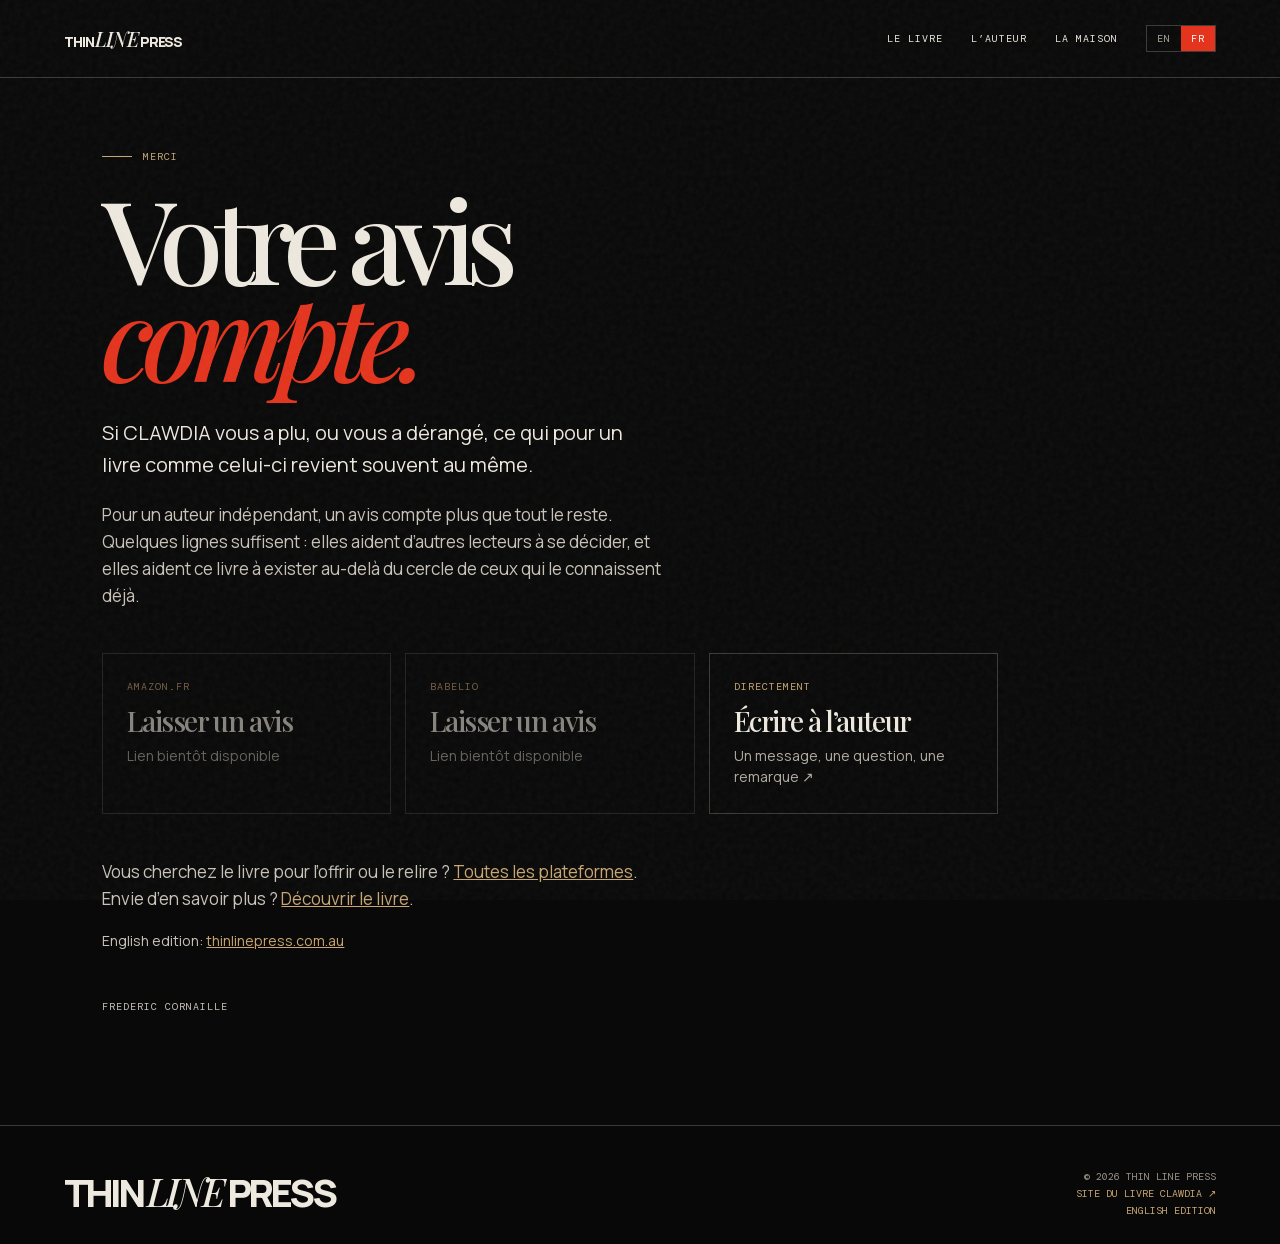
==== avis/index.html @ 55b942e8 "Add review page (/avis/) for the FR book QR code" ====
<!DOCTYPE html>
<html lang="fr" data-page="avis"><head><meta charset="utf-8">
<meta name="viewport" content="width=device-width,initial-scale=1">
<meta name="description" content="Vous avez lu CLAWDIA ? Laissez un avis sur Amazon.fr ou Babelio, ou écrivez directement à l’auteur.">
<title>Laisser un avis | CLAWDIA, Frederic Cornaille</title>
<meta name="robots" content="noindex,follow">
<link rel="canonical" href="https://thinlinepress.com.au/avis/">
<link rel="alternate" hreflang="fr" href="https://thinlinepress.com.au/avis/">
<meta name="theme-color" content="#090909">
<meta name="color-scheme" content="dark">
<link rel="icon" href="/assets/favicon.svg" type="image/svg+xml">
<meta property="og:type" content="website">
<meta property="og:site_name" content="Thin Line Press">
<meta property="og:locale" content="fr_FR">
<meta property="og:locale:alternate" content="en_AU">
<meta property="og:url" content="https://thinlinepress.com.au/avis/">
<meta property="og:title" content="Laisser un avis | CLAWDIA, Frederic Cornaille">
<meta property="og:description" content="Vous avez lu CLAWDIA ? Laissez un avis sur Amazon.fr ou Babelio, ou écrivez directement à l’auteur.">
<meta property="og:image" content="https://thinlinepress.com.au/assets/og-cover-fr.jpg">
<meta property="og:image:width" content="1200">
<meta property="og:image:height" content="630">
<meta property="og:image:alt" content="CLAWDIA : Elle ne vous lâche jamais, un roman de Frederic Cornaille">
<meta name="twitter:card" content="summary_large_image">
<meta name="twitter:title" content="Laisser un avis | CLAWDIA, Frederic Cornaille">
<meta name="twitter:description" content="Vous avez lu CLAWDIA ? Laissez un avis sur Amazon.fr ou Babelio, ou écrivez directement à l’auteur.">
<meta name="twitter:image" content="https://thinlinepress.com.au/assets/og-cover-fr.jpg">
<link rel="stylesheet" href="/assets/fonts.css">
<link rel="preload" as="font" type="font/woff2" href="/assets/fonts/manrope-400-800-normal-latin.woff2" crossorigin>
<link rel="preload" as="font" type="font/woff2" href="/assets/fonts/playfair-display-500-600-normal-latin.woff2" crossorigin>
<style>
:root{--ink:#090909;--paper:#eee9df;--muted:#aaa49a;--red:#e5341d;--gold:#c9a673;--line:rgba(238,233,223,.22);--sans:Manrope,Arial,sans-serif;--serif:'Playfair Display',Georgia,serif;--mono:'DM Mono',monospace}*{box-sizing:border-box}html{scroll-behavior:smooth}body{margin:0;background:var(--ink);color:var(--paper);font-family:var(--sans);overflow-x:hidden}.grain{position:fixed;inset:0;pointer-events:none;opacity:.12;z-index:10;background-image:url("data:image/svg+xml,%3Csvg viewBox='0 0 180 180' xmlns='http://www.w3.org/2000/svg'%3E%3Cfilter id='n'%3E%3CfeTurbulence type='fractalNoise' baseFrequency='.9' numOctaves='4' stitchTiles='stitch'/%3E%3C/filter%3E%3Crect width='100%25' height='100%25' filter='url(%23n)' opacity='.4'/%3E%3C/svg%3E")}a{color:inherit;text-decoration:none}.progress{position:fixed;top:0;left:0;width:100%;height:4px;background:var(--red);transform-origin:left;transform:scaleX(var(--progress,0));z-index:50}nav{height:78px;position:absolute;inset:0 0 auto;z-index:15;display:flex;justify-content:space-between;align-items:center;padding:0 5vw;border-bottom:1px solid var(--line)}.wordmark{font-size:14px;font-weight:800;letter-spacing:-.08em}.wordmark b{font-family:var(--serif);font-size:20px;font-weight:500;font-style:italic}.navlinks{display:flex;gap:28px;align-items:center;font:10px var(--mono);letter-spacing:.1em;text-transform:uppercase}.navlinks a:hover{color:var(--red)}.menu{display:none;background:none;border:0;color:var(--paper);font:10px var(--mono);letter-spacing:.08em;text-transform:uppercase}
.langs{display:inline-flex;border:1px solid var(--line)}.langs a{padding:6px 10px;color:var(--muted)}.langs a[aria-current]{background:var(--red);color:#fff}.langs a:hover{color:var(--paper)}
.hero{min-height:100vh;position:relative;display:grid;grid-template-columns:1.04fr .96fr;align-items:end;overflow:hidden;background:#080808}.hero-bg{position:absolute;inset:0;background:linear-gradient(90deg,#080808 12%,#080808a6 43%,#08080815 70%),linear-gradient(0deg,#080808 0%,transparent 50%),url('/assets/clawdia-cover.jpg') 80% 62%/cover no-repeat;filter:saturate(.88);transform:scale(1.03);animation:enter 1.5s ease both}.hero-left{position:relative;z-index:2;padding:0 5vw 8vw}.kicker{display:flex;gap:11px;align-items:center;color:var(--gold);font:10px var(--mono);text-transform:uppercase;letter-spacing:.1em}.kicker:before{content:'';height:1px;width:30px;background:currentColor}.hero h1{font:600 clamp(4.3rem,9vw,9.3rem)/.79 var(--serif);letter-spacing:-.09em;margin:28px 0;color:var(--paper);max-width:830px}.hero h1 em{font-style:italic;color:var(--red)}.hero-text{max-width:470px;font-size:17px;line-height:1.55;color:#d4cfc7;margin:0 0 35px}.button{display:inline-flex;align-items:center;gap:15px;padding:15px 18px;background:var(--red);color:white;border:1px solid var(--red);font:500 10px var(--mono);letter-spacing:.08em;text-transform:uppercase;cursor:pointer;transition:.25s}.button:hover{transform:translateY(-3px);background:#f04a35;border-color:#f04a35}.button.black{color:var(--paper);background:var(--ink);border-color:var(--ink)}.button.black:hover{background:var(--red);border-color:var(--red)}.hero-meta{position:absolute;z-index:2;right:4vw;bottom:5vw;text-align:right;font:10px/1.7 var(--mono);letter-spacing:.08em;text-transform:uppercase}.hero-meta span{display:block;color:var(--gold)}.scroll{position:absolute;z-index:2;bottom:5vw;left:50%;font:10px var(--mono);writing-mode:vertical-rl;letter-spacing:.1em;text-transform:uppercase;color:#aaa39a}.scroll:after{content:'↓';display:block;margin-top:10px;color:var(--red);font-size:16px}.ticker{border-block:1px solid var(--line);background:var(--red);overflow:hidden;white-space:nowrap;padding:13px 0}.ticker div{display:inline-block;animation:marquee 23s linear infinite;font:500 11px var(--mono);letter-spacing:.09em;text-transform:uppercase}.ticker span{padding:0 28px;font-size:15px;color:#17110e}
.statement{padding:12vw 8vw;background:var(--paper);color:var(--ink);display:grid;grid-template-columns:1fr 1.6fr;gap:8vw}.section-index{font:10px var(--mono);letter-spacing:.08em;text-transform:uppercase}.statement h2{font:500 clamp(2.7rem,5.8vw,6.6rem)/.93 var(--serif);letter-spacing:-.08em;margin:0}.statement h2 em{color:var(--red);font-style:italic}.statement .caption{font-size:17px;line-height:1.55;max-width:530px;margin:55px 0 0 auto;padding-top:20px;border-top:1px solid #8a8379}.book-section{background:var(--paper);color:var(--ink);padding:0 4vw 6vw}.book-head{border-top:1px solid var(--ink);padding:20px 4vw;display:flex;justify-content:space-between;align-items:end}.book-head h2{font:500 clamp(3.7rem,8vw,8rem)/.72 var(--serif);letter-spacing:-.1em;margin:0}.book-head p{font:10px/1.6 var(--mono);text-align:right;letter-spacing:.05em;text-transform:uppercase}.book-grid{display:grid;grid-template-columns:1fr 1fr;min-height:660px}.cover-stage{display:grid;place-items:center;position:relative;overflow:hidden;background:#101010}.cover-stage:before{content:'CLAWDIA';position:absolute;left:-3%;bottom:1%;font:800 12vw/.7 var(--sans);letter-spacing:-.1em;color:#24201e}.cover-stage:after{content:'';position:absolute;width:80%;height:1px;background:var(--red);transform:rotate(-31deg);top:48%}.cover-img{z-index:1;width:min(56%,345px);height:auto;box-shadow:23px 25px 0 var(--red),0 30px 60px #0009;transition:.55s cubic-bezier(.2,.8,.2,1);cursor:zoom-in}.cover-img:hover{transform:rotate(-3deg) scale(1.035)}.book-info{padding:7vw 7vw 6vw;display:flex;flex-direction:column;justify-content:space-between;background:#dcd5ca}.tag{font:10px var(--mono);text-transform:uppercase;letter-spacing:.09em;color:#635c54}.book-info h3{font:500 clamp(4rem,7vw,7.7rem)/.72 var(--serif);letter-spacing:-.11em;margin:25px 0 28px}.book-info h3 i{display:block;margin-left:42px}.book-info p{max-width:440px;margin:0;font-size:17px;line-height:1.55}.book-info .byline{font:10px var(--mono);text-transform:uppercase;letter-spacing:.08em;margin-top:30px}.actions{display:flex;gap:10px;flex-wrap:wrap;margin-top:38px}.outline{background:transparent;color:var(--ink);border-color:var(--ink)}.outline:hover{background:var(--ink);border-color:var(--ink);color:var(--paper)}
.record{background:#111;color:var(--paper);display:grid;grid-template-columns:1fr 1fr}.record-copy{padding:10vw 8vw;align-self:center}.record h2{font:500 clamp(3.3rem,6vw,6.5rem)/.86 var(--serif);letter-spacing:-.09em;margin:0 0 35px}.record h2 i{color:var(--red)}.record-copy p{font-size:17px;line-height:1.6;color:#c1bbb2;max-width:450px}.record-details{margin-top:38px;border-top:1px solid #4a4641}.detail{display:flex;justify-content:space-between;gap:20px;border-bottom:1px solid #4a4641;padding:14px 0;font:10px var(--mono);text-transform:uppercase;letter-spacing:.06em}.detail span:last-child{text-align:right;color:var(--gold)}.quote{position:relative;min-height:600px;overflow:hidden;background:#070707}.quote img{width:100%;height:100%;object-fit:cover;position:absolute;inset:0;opacity:.9}.quote:after{content:'';position:absolute;inset:0;background:linear-gradient(0deg,#0007,#0000 60%)}.quote small{position:absolute;z-index:2;bottom:36px;left:38px;color:var(--gold);font:10px var(--mono);letter-spacing:.13em;text-transform:uppercase}.quote.textquote{display:grid;place-items:center;padding:8vw}.quote.textquote blockquote{position:relative;z-index:1;margin:0;font:500 clamp(2.4rem,4.4vw,4.6rem)/1.02 var(--serif);letter-spacing:-.06em}.quote.textquote blockquote em{color:var(--red)}.quote.textquote:after{background:linear-gradient(0deg,#e5341d22,#0000 60%)}
.why{padding:10vw 8vw;background:var(--red);color:#180d0a;display:grid;grid-template-columns:1fr 1.4fr;gap:7vw}.why h2{font:500 clamp(3.5rem,6.7vw,7.2rem)/.86 var(--serif);letter-spacing:-.1em;margin:0}.why p{font-size:19px;line-height:1.52;margin:0;max-width:610px}.why .button{margin-top:35px;background:#120e0d;border-color:#120e0d}.why .button:hover{background:var(--paper);border-color:var(--paper);color:var(--ink)}.author{padding:9vw 8vw;background:var(--paper);color:var(--ink);display:grid;grid-template-columns:1fr 1fr;gap:8vw}.author h2{font:500 clamp(3.2rem,5.8vw,6.3rem)/.85 var(--serif);letter-spacing:-.09em;margin:0}.author p{font-size:18px;line-height:1.55;max-width:520px}.author p + p{font-size:14px;color:#60594f;margin-top:23px}.author .byline{font:10px var(--mono);letter-spacing:.1em;text-transform:uppercase;color:var(--red)}
.connect{padding:10vw 8vw;background:#151413;position:relative;overflow:hidden}.connect:after{content:'TLP';position:absolute;right:-2vw;bottom:-7vw;color:#22201e;font:800 28vw/.7 var(--sans);letter-spacing:-.15em}.connect>*{position:relative;z-index:1}.connect h2{font:500 clamp(3.4rem,6vw,6.6rem)/.86 var(--serif);letter-spacing:-.09em;margin:0 0 28px;max-width:850px}.connect p{max-width:450px;line-height:1.55;color:#c0bab0}.connect .button{margin-top:15px;background:var(--gold);border-color:var(--gold);color:var(--ink)}.connect .button:hover{background:var(--paper);border-color:var(--paper)}.signup{display:flex;gap:10px;flex-wrap:wrap;align-items:stretch;margin:32px 0 14px;max-width:530px}.signup input{flex:1 1 235px;min-width:0;padding:15px 16px;background:transparent;border:1px solid #46423d;color:var(--paper);font:400 14px var(--sans)}.signup input::placeholder{color:#7d766c}.signup input:focus{outline:0;border-color:var(--gold)}.signup .button{margin-top:0}.signup-note{margin:0;font:10px/1.6 var(--mono);letter-spacing:.06em;text-transform:uppercase;color:#7d766c;max-width:430px}.signup-done{display:none;margin:32px 0 14px;padding:15px 0;color:var(--gold);font:10px var(--mono);letter-spacing:.09em;text-transform:uppercase}.visually-hidden{position:absolute;width:1px;height:1px;margin:-1px;padding:0;overflow:hidden;clip:rect(0 0 0 0);white-space:nowrap;border:0}footer{background:#080808;border-top:1px solid var(--line);padding:3vw 5vw 2vw;display:flex;justify-content:space-between;align-items:end;gap:25px}.footer-name{font-size:clamp(2rem,3vw,3.5rem);font-weight:800;letter-spacing:-.1em}.footer-name i{font-family:var(--serif);font-weight:500}.footer-right{text-align:right;font:10px/1.7 var(--mono);color:#9a9389;text-transform:uppercase}.footer-right a{color:var(--gold)}dialog{padding:0;border:0;width:min(920px,92vw);background:#111;color:var(--paper);box-shadow:0 35px 110px #000b}dialog::backdrop{background:#000d;backdrop-filter:blur(6px)}.modal{display:grid;grid-template-columns:.84fr 1.16fr;min-height:520px}.modal img{width:100%;height:100%;object-fit:cover}.modal-copy{padding:60px;display:flex;flex-direction:column;justify-content:center}.modal-copy h2{font:500 60px/.8 var(--serif);letter-spacing:-.08em;margin:22px 0}.modal-copy p{line-height:1.55;color:#c5beb4}.close{position:absolute;right:15px;top:15px;z-index:2;width:34px;height:34px;border:0;border-radius:50%;background:var(--paper);font-size:20px;cursor:pointer}
.lang-banner{position:fixed;z-index:60;left:0;right:0;bottom:0;display:flex;gap:18px;align-items:center;justify-content:center;flex-wrap:wrap;padding:12px 5vw;background:var(--paper);color:var(--ink);font:10px var(--mono);letter-spacing:.08em;text-transform:uppercase}.lang-banner a{color:var(--red);text-decoration:underline}.lang-banner button{background:none;border:1px solid var(--ink);color:var(--ink);font:10px var(--mono);padding:5px 9px;cursor:pointer}
.page{min-height:100vh;padding:150px 8vw 8vw;max-width:1100px}.page h1{font:500 clamp(3.6rem,9vw,8rem)/.84 var(--serif);letter-spacing:-.09em;margin:26px 0 34px}.page h1 em{font-style:italic;color:var(--red)}.page p{max-width:560px;font-size:17px;line-height:1.6;color:#c9c3b9}.page .lead{font-size:20px;color:var(--paper)}.cards{display:grid;grid-template-columns:repeat(auto-fit,minmax(240px,1fr));gap:14px;margin:44px 0}.card{display:block;border:1px solid var(--line);padding:26px 24px;transition:.25s}.card:hover{border-color:var(--red);transform:translateY(-3px)}.card small{display:block;font:10px var(--mono);letter-spacing:.1em;text-transform:uppercase;color:var(--gold)}.card strong{display:block;font:500 28px/1 var(--serif);letter-spacing:-.05em;margin:14px 0 10px}.card span{display:block;font-size:14px;line-height:1.5;color:#b2aca2}.card.soon{opacity:.55;cursor:default}.card.soon:hover{border-color:var(--line);transform:none}.page a.inline{color:var(--gold);text-decoration:underline}
@keyframes marquee{to{transform:translateX(-50%)}}@keyframes enter{from{opacity:0;transform:scale(1.09)}to{opacity:1;transform:scale(1.03)}}@media(max-width:760px){nav{height:66px;padding:0 7vw}.navlinks{display:none}.menu{display:block}.navlinks.open{display:flex;position:absolute;top:66px;left:0;right:0;background:#0b0b0b;padding:25px 7vw;flex-direction:column;align-items:flex-start;gap:19px;border-bottom:1px solid var(--line)}.hero{min-height:780px;display:block}.hero-bg{background:linear-gradient(0deg,#080808 5%,#08080888 55%,#08080822),url('/assets/clawdia-cover.jpg') 58% 58%/cover}.hero-left{position:absolute;bottom:0;padding:0 7vw 11vw}.hero h1{font-size:clamp(4.1rem,18vw,6.5rem)}.hero-text{font-size:15px}.hero-meta,.scroll{display:none}.statement,.why,.author{grid-template-columns:1fr;gap:38px;padding:18vw 7vw}.statement .caption{margin:0}.book-section{padding:0}.book-head{padding:20px 7vw}.book-head p{display:none}.book-grid,.record{grid-template-columns:1fr}.cover-stage{min-height:500px}.cover-img{width:210px}.book-info{padding:15vw 7vw;gap:35px}.record-copy{padding:18vw 7vw}.quote{min-height:500px}.why p,.author p{font-size:17px}.connect{padding:18vw 7vw}.modal{grid-template-columns:1fr}.modal img{height:280px}.modal-copy{padding:38px 30px}.modal-copy h2{font-size:48px}footer{padding:9vw 7vw 7vw;display:block}.footer-right{text-align:left;margin-top:35px}.page{padding:120px 7vw 14vw}}
@media(prefers-reduced-motion:reduce){html{scroll-behavior:auto}.ticker div{animation:none}.hero-bg{animation:none;transform:none}*,*:before,*:after{transition-duration:.01ms!important;animation-duration:.01ms!important;animation-iteration-count:1!important}.button:hover,.cover-img:hover,.card:hover{transform:none}}
</style>
<script type="application/ld+json">
{
 "@context": "https://schema.org",
 "@type": "WebPage",
 "name": "Laisser un avis sur CLAWDIA",
 "inLanguage": "fr",
 "url": "https://thinlinepress.com.au/avis/"
}
</script>
</head>
<body>
<script>
(function(){
var K='tlp_lang',h=document.documentElement,page=h.getAttribute('data-page')||'',pref=null;
try{pref=localStorage.getItem(K)}catch(x){}
var fr=/^fr/i.test(navigator.language||'');
if(page==='home-en'){
 var q=/[?&]lang=en\b/.test(location.search);
 if(q){try{localStorage.setItem(K,'en')}catch(x){}}
 else if(pref==='fr'||(!pref&&fr)){location.replace('/fr/');return}
}
document.addEventListener('click',function(ev){var a=ev.target.closest('[data-setlang]');if(a){try{localStorage.setItem(K,a.getAttribute('data-setlang'))}catch(x){}}});
if(page==='home-fr'&&pref!=='fr'&&!fr){
 var seen=null;try{seen=sessionStorage.getItem('tlp_banner')}catch(x){}
 if(!seen){var b=document.createElement('div');b.className='lang-banner';b.setAttribute('role','region');b.setAttribute('aria-label','Language');
  b.innerHTML='<span lang="en">This page is also available in English.</span><a href="/" lang="en" hreflang="en" data-setlang="en">Read in English</a><button type="button" aria-label="Close">×</button>';
  document.body.appendChild(b);
  b.querySelector('button').onclick=function(){b.remove();try{sessionStorage.setItem('tlp_banner','1')}catch(x){}};}
}
})();
</script>
<div class="grain"></div><div class="progress"></div>
<nav><a class="wordmark" href="/fr/">THIN <b>LINE</b> PRESS</a><div class="navlinks" id="navlinks"><a href="/fr/#book">Le livre</a><a href="/fr/#author">L’auteur</a><a href="/fr/#press">La maison</a><span class="langs"><a href="/" hreflang="en" lang="en" data-setlang="en">EN</a><a href="/fr/" hreflang="fr" lang="fr" data-setlang="fr" aria-current="page">FR</a></span></div><button class="menu" id="menu" data-open="Menu" data-close="Fermer">Menu</button></nav>
<main class="page" id="top">
<div class="kicker">Merci</div>
<h1>Votre avis<br><em>compte.</em></h1>
<p class="lead">Si CLAWDIA vous a plu, ou vous a dérangé, ce qui pour un livre comme celui-ci revient souvent au même.</p>
<p>Pour un auteur indépendant, un avis compte plus que tout le reste. Quelques lignes suffisent : elles aident d’autres lecteurs à se décider, et elles aident ce livre à exister au-delà du cercle de ceux qui le connaissent déjà.</p>
<div class="cards"><div class="card soon" aria-disabled="true"><small>Amazon.fr</small><strong>Laisser un avis</strong><span>Lien bientôt disponible</span></div><div class="card soon" aria-disabled="true"><small>Babelio</small><strong>Laisser un avis</strong><span>Lien bientôt disponible</span></div><a class="card" href="mailto:ThinLinePress@pm.me?subject=Mon%20avis%20sur%20CLAWDIA"><small>Directement</small><strong>Écrire à l’auteur</strong><span>Un message, une question, une remarque ↗</span></a></div>
<p>Vous cherchez le livre pour l’offrir ou le relire ? <a class="inline" href="https://clawdia.thinlinepress.com.au/fr/#acheter" target="_blank" rel="noopener">Toutes les plateformes</a>. Envie d’en savoir plus ? <a class="inline" href="https://clawdia.thinlinepress.com.au/fr/" target="_blank" rel="noopener">Découvrir le livre</a>.</p>
<p lang="en" style="font-size:14px">English edition: <a class="inline" href="/" hreflang="en" data-setlang="en">thinlinepress.com.au</a></p>
<p style="font:10px var(--mono);letter-spacing:.1em;margin-top:48px;text-transform:uppercase">Frederic Cornaille</p>
</main>
<footer><div class="footer-name">THIN <i>LINE</i> PRESS</div><div class="footer-right">© <span id="year">2026</span> Thin Line Press<br><a href="https://clawdia.thinlinepress.com.au/fr/" target="_blank" rel="noopener">Site du livre CLAWDIA ↗</a><br><a href="/" lang="en" hreflang="en" data-setlang="en">English edition</a></div></footer>
<script>
const root=document.documentElement;addEventListener('scroll',()=>root.style.setProperty('--progress',root.scrollTop/(root.scrollHeight-root.clientHeight)||0),{passive:true});
const menu=document.querySelector('#menu'),navlinks=document.querySelector('#navlinks');menu.onclick=()=>{navlinks.classList.toggle('open');menu.textContent=navlinks.classList.contains('open')?menu.dataset.close:menu.dataset.open};navlinks.querySelectorAll('a').forEach(a=>a.addEventListener('click',()=>{navlinks.classList.remove('open');menu.textContent=menu.dataset.open}));
const modal=document.querySelector('#modal');if(modal){const open=()=>modal.showModal();document.querySelector('#openModal').onclick=open;document.querySelector('#cover').onclick=open;document.querySelector('#closeModal').onclick=()=>modal.close();modal.addEventListener('click',ev=>{if(ev.target===modal)modal.close()});}
const yr=document.querySelector('#year');if(yr)yr.textContent=new Date().getFullYear();
const signup=document.querySelector('#signup');if(signup){const signupBtn=document.querySelector('#signupBtn');
signup.addEventListener('submit',async ev=>{ev.preventDefault();signupBtn.textContent=signupBtn.dataset.sending;signupBtn.disabled=true;
try{await fetch('https://formsubmit.co/ajax/ThinLinePress@pm.me',{method:'POST',headers:{'Content-Type':'application/json',Accept:'application/json'},body:JSON.stringify({email:signup.email.value,_subject:signup.dataset.subject,language:document.documentElement.lang})});}
catch(err){/* the confirmation still shows */}
signup.style.display='none';document.querySelector('#signupDone').style.display='block';});}
</script>
</body></html>
---- assets/fonts.css ----
/* Self-hosted webfonts. Generated from the Google Fonts css2 endpoint;
   latin and latin-ext subsets only. Served from this origin so the site
   makes no third-party requests. */

/* DM Mono — normal 400 (latin-ext) */
@font-face {
  font-family: 'DM Mono';
  font-style: normal;
  font-weight: 400;
  font-display: swap;
  src: url(fonts/dm-mono-400-normal-latin-ext.woff2) format('woff2');
  unicode-range: U+0100-02BA, U+02BD-02C5, U+02C7-02CC, U+02CE-02D7, U+02DD-02FF, U+0304, U+0308, U+0329, U+1D00-1DBF, U+1E00-1E9F, U+1EF2-1EFF, U+2020, U+20A0-20AB, U+20AD-20C0, U+2113, U+2C60-2C7F, U+A720-A7FF;
}

/* DM Mono — normal 400 (latin) */
@font-face {
  font-family: 'DM Mono';
  font-style: normal;
  font-weight: 400;
  font-display: swap;
  src: url(fonts/dm-mono-400-normal-latin.woff2) format('woff2');
  unicode-range: U+0000-00FF, U+0131, U+0152-0153, U+02BB-02BC, U+02C6, U+02DA, U+02DC, U+0304, U+0308, U+0329, U+2000-206F, U+20AC, U+2122, U+2191, U+2193, U+2212, U+2215, U+FEFF, U+FFFD;
}

/* DM Mono — normal 500 (latin-ext) */
@font-face {
  font-family: 'DM Mono';
  font-style: normal;
  font-weight: 500;
  font-display: swap;
  src: url(fonts/dm-mono-500-normal-latin-ext.woff2) format('woff2');
  unicode-range: U+0100-02BA, U+02BD-02C5, U+02C7-02CC, U+02CE-02D7, U+02DD-02FF, U+0304, U+0308, U+0329, U+1D00-1DBF, U+1E00-1E9F, U+1EF2-1EFF, U+2020, U+20A0-20AB, U+20AD-20C0, U+2113, U+2C60-2C7F, U+A720-A7FF;
}

/* DM Mono — normal 500 (latin) */
@font-face {
  font-family: 'DM Mono';
  font-style: normal;
  font-weight: 500;
  font-display: swap;
  src: url(fonts/dm-mono-500-normal-latin.woff2) format('woff2');
  unicode-range: U+0000-00FF, U+0131, U+0152-0153, U+02BB-02BC, U+02C6, U+02DA, U+02DC, U+0304, U+0308, U+0329, U+2000-206F, U+20AC, U+2122, U+2191, U+2193, U+2212, U+2215, U+FEFF, U+FFFD;
}

/* Manrope — normal 400 800 (latin-ext) */
@font-face {
  font-family: 'Manrope';
  font-style: normal;
  font-weight: 400 800;
  font-display: swap;
  src: url(fonts/manrope-400-800-normal-latin-ext.woff2) format('woff2');
  unicode-range: U+0100-02BA, U+02BD-02C5, U+02C7-02CC, U+02CE-02D7, U+02DD-02FF, U+0304, U+0308, U+0329, U+1D00-1DBF, U+1E00-1E9F, U+1EF2-1EFF, U+2020, U+20A0-20AB, U+20AD-20C0, U+2113, U+2C60-2C7F, U+A720-A7FF;
}

/* Manrope — normal 400 800 (latin) */
@font-face {
  font-family: 'Manrope';
  font-style: normal;
  font-weight: 400 800;
  font-display: swap;
  src: url(fonts/manrope-400-800-normal-latin.woff2) format('woff2');
  unicode-range: U+0000-00FF, U+0131, U+0152-0153, U+02BB-02BC, U+02C6, U+02DA, U+02DC, U+0304, U+0308, U+0329, U+2000-206F, U+20AC, U+2122, U+2191, U+2193, U+2212, U+2215, U+FEFF, U+FFFD;
}

/* Playfair Display — italic 500 600 (latin-ext) */
@font-face {
  font-family: 'Playfair Display';
  font-style: italic;
  font-weight: 500 600;
  font-display: swap;
  src: url(fonts/playfair-display-500-600-italic-latin-ext.woff2) format('woff2');
  unicode-range: U+0100-02BA, U+02BD-02C5, U+02C7-02CC, U+02CE-02D7, U+02DD-02FF, U+0304, U+0308, U+0329, U+1D00-1DBF, U+1E00-1E9F, U+1EF2-1EFF, U+2020, U+20A0-20AB, U+20AD-20C0, U+2113, U+2C60-2C7F, U+A720-A7FF;
}

/* Playfair Display — italic 500 600 (latin) */
@font-face {
  font-family: 'Playfair Display';
  font-style: italic;
  font-weight: 500 600;
  font-display: swap;
  src: url(fonts/playfair-display-500-600-italic-latin.woff2) format('woff2');
  unicode-range: U+0000-00FF, U+0131, U+0152-0153, U+02BB-02BC, U+02C6, U+02DA, U+02DC, U+0304, U+0308, U+0329, U+2000-206F, U+20AC, U+2122, U+2191, U+2193, U+2212, U+2215, U+FEFF, U+FFFD;
}

/* Playfair Display — normal 500 600 (latin-ext) */
@font-face {
  font-family: 'Playfair Display';
  font-style: normal;
  font-weight: 500 600;
  font-display: swap;
  src: url(fonts/playfair-display-500-600-normal-latin-ext.woff2) format('woff2');
  unicode-range: U+0100-02BA, U+02BD-02C5, U+02C7-02CC, U+02CE-02D7, U+02DD-02FF, U+0304, U+0308, U+0329, U+1D00-1DBF, U+1E00-1E9F, U+1EF2-1EFF, U+2020, U+20A0-20AB, U+20AD-20C0, U+2113, U+2C60-2C7F, U+A720-A7FF;
}

/* Playfair Display — normal 500 600 (latin) */
@font-face {
  font-family: 'Playfair Display';
  font-style: normal;
  font-weight: 500 600;
  font-display: swap;
  src: url(fonts/playfair-display-500-600-normal-latin.woff2) format('woff2');
  unicode-range: U+0000-00FF, U+0131, U+0152-0153, U+02BB-02BC, U+02C6, U+02DA, U+02DC, U+0304, U+0308, U+0329, U+2000-206F, U+20AC, U+2122, U+2191, U+2193, U+2212, U+2215, U+FEFF, U+FFFD;
}
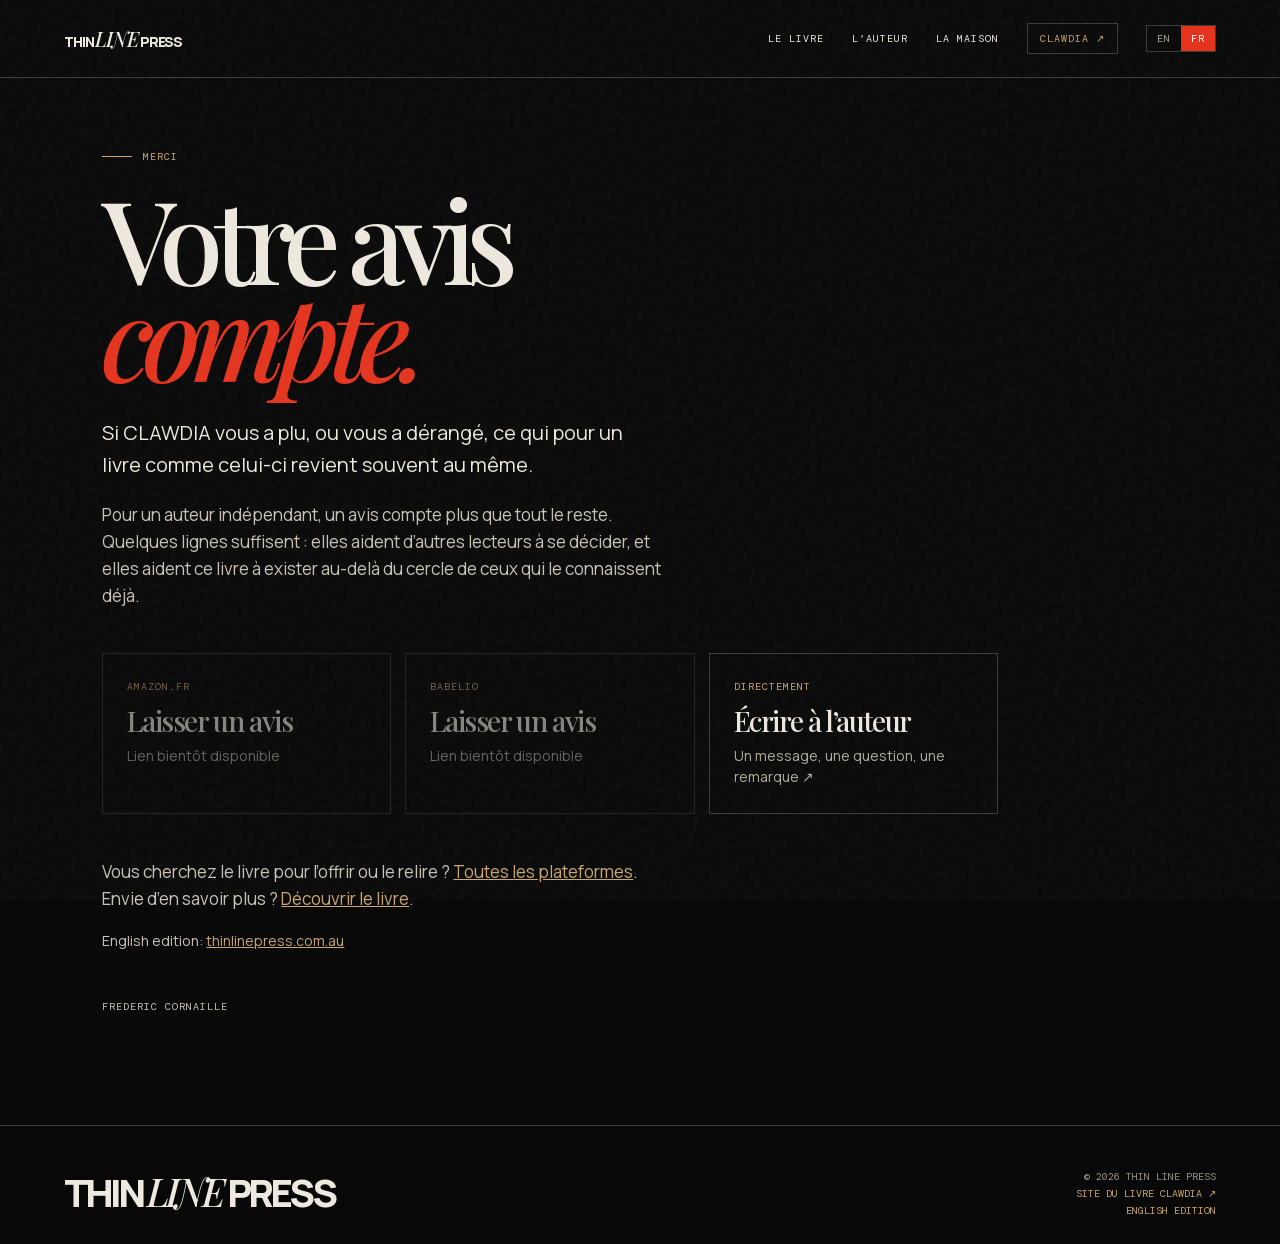
==== commit e75c5ed2: "Nav: lien vers le site du livre CLAWDIA (avis)" ====
--- a/avis/index.html
+++ b/avis/index.html
@@ -39,6 +39,7 @@
 .page{min-height:100vh;padding:150px 8vw 8vw;max-width:1100px}.page h1{font:500 clamp(3.6rem,9vw,8rem)/.84 var(--serif);letter-spacing:-.09em;margin:26px 0 34px}.page h1 em{font-style:italic;color:var(--red)}.page p{max-width:560px;font-size:17px;line-height:1.6;color:#c9c3b9}.page .lead{font-size:20px;color:var(--paper)}.cards{display:grid;grid-template-columns:repeat(auto-fit,minmax(240px,1fr));gap:14px;margin:44px 0}.card{display:block;border:1px solid var(--line);padding:26px 24px;transition:.25s}.card:hover{border-color:var(--red);transform:translateY(-3px)}.card small{display:block;font:10px var(--mono);letter-spacing:.1em;text-transform:uppercase;color:var(--gold)}.card strong{display:block;font:500 28px/1 var(--serif);letter-spacing:-.05em;margin:14px 0 10px}.card span{display:block;font-size:14px;line-height:1.5;color:#b2aca2}.card.soon{opacity:.55;cursor:default}.card.soon:hover{border-color:var(--line);transform:none}.page a.inline{color:var(--gold);text-decoration:underline}
 @keyframes marquee{to{transform:translateX(-50%)}}@keyframes enter{from{opacity:0;transform:scale(1.09)}to{opacity:1;transform:scale(1.03)}}@media(max-width:760px){nav{height:66px;padding:0 7vw}.navlinks{display:none}.menu{display:block}.navlinks.open{display:flex;position:absolute;top:66px;left:0;right:0;background:#0b0b0b;padding:25px 7vw;flex-direction:column;align-items:flex-start;gap:19px;border-bottom:1px solid var(--line)}.hero{min-height:780px;display:block}.hero-bg{background:linear-gradient(0deg,#080808 5%,#08080888 55%,#08080822),url('/assets/clawdia-cover.jpg') 58% 58%/cover}.hero-left{position:absolute;bottom:0;padding:0 7vw 11vw}.hero h1{font-size:clamp(4.1rem,18vw,6.5rem)}.hero-text{font-size:15px}.hero-meta,.scroll{display:none}.statement,.why,.author{grid-template-columns:1fr;gap:38px;padding:18vw 7vw}.statement .caption{margin:0}.book-section{padding:0}.book-head{padding:20px 7vw}.book-head p{display:none}.book-grid,.record{grid-template-columns:1fr}.cover-stage{min-height:500px}.cover-img{width:210px}.book-info{padding:15vw 7vw;gap:35px}.record-copy{padding:18vw 7vw}.quote{min-height:500px}.why p,.author p{font-size:17px}.connect{padding:18vw 7vw}.modal{grid-template-columns:1fr}.modal img{height:280px}.modal-copy{padding:38px 30px}.modal-copy h2{font-size:48px}footer{padding:9vw 7vw 7vw;display:block}.footer-right{text-align:left;margin-top:35px}.page{padding:120px 7vw 14vw}}
 @media(prefers-reduced-motion:reduce){html{scroll-behavior:auto}.ticker div{animation:none}.hero-bg{animation:none;transform:none}*,*:before,*:after{transition-duration:.01ms!important;animation-duration:.01ms!important;animation-iteration-count:1!important}.button:hover,.cover-img:hover,.card:hover{transform:none}}
+.navlinks a.booklink{color:var(--gold);border:1px solid var(--line);padding:8px 12px}.navlinks a.booklink:hover{border-color:var(--gold);color:var(--paper)}
 </style>
 <script type="application/ld+json">
 {
@@ -72,7 +73,7 @@
 })();
 </script>
 <div class="grain"></div><div class="progress"></div>
-<nav><a class="wordmark" href="/fr/">THIN <b>LINE</b> PRESS</a><div class="navlinks" id="navlinks"><a href="/fr/#book">Le livre</a><a href="/fr/#author">L’auteur</a><a href="/fr/#press">La maison</a><span class="langs"><a href="/" hreflang="en" lang="en" data-setlang="en">EN</a><a href="/fr/" hreflang="fr" lang="fr" data-setlang="fr" aria-current="page">FR</a></span></div><button class="menu" id="menu" data-open="Menu" data-close="Fermer">Menu</button></nav>
+<nav><a class="wordmark" href="/fr/">THIN <b>LINE</b> PRESS</a><div class="navlinks" id="navlinks"><a href="/fr/#book">Le livre</a><a href="/fr/#author">L’auteur</a><a href="/fr/#press">La maison</a><a class="booklink" href="https://clawdia.thinlinepress.com.au/fr/">CLAWDIA ↗</a><span class="langs"><a href="/" hreflang="en" lang="en" data-setlang="en">EN</a><a href="/fr/" hreflang="fr" lang="fr" data-setlang="fr" aria-current="page">FR</a></span></div><button class="menu" id="menu" data-open="Menu" data-close="Fermer">Menu</button></nav>
 <main class="page" id="top">
 <div class="kicker">Merci</div>
 <h1>Votre avis<br><em>compte.</em></h1>
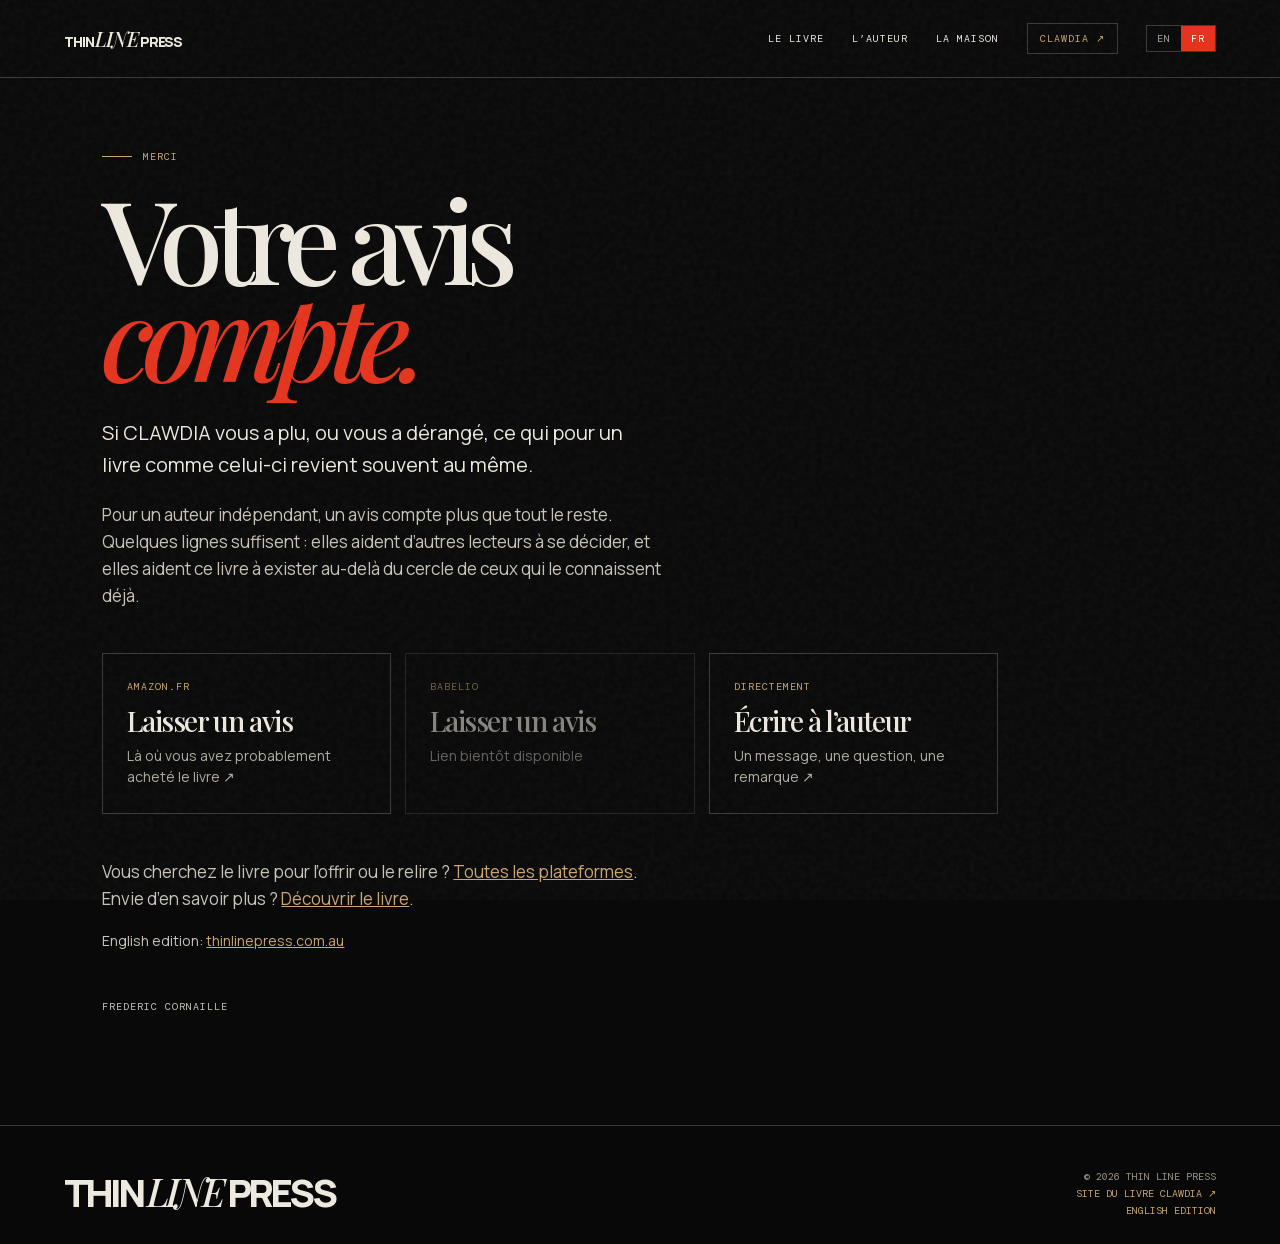
==== commit 53b47a31: "Avis: add Amazon.fr review link" ====
--- a/avis/index.html
+++ b/avis/index.html
@@ -40,6 +40,9 @@
 @keyframes marquee{to{transform:translateX(-50%)}}@keyframes enter{from{opacity:0;transform:scale(1.09)}to{opacity:1;transform:scale(1.03)}}@media(max-width:760px){nav{height:66px;padding:0 7vw}.navlinks{display:none}.menu{display:block}.navlinks.open{display:flex;position:absolute;top:66px;left:0;right:0;background:#0b0b0b;padding:25px 7vw;flex-direction:column;align-items:flex-start;gap:19px;border-bottom:1px solid var(--line)}.hero{min-height:780px;display:block}.hero-bg{background:linear-gradient(0deg,#080808 5%,#08080888 55%,#08080822),url('/assets/clawdia-cover.jpg') 58% 58%/cover}.hero-left{position:absolute;bottom:0;padding:0 7vw 11vw}.hero h1{font-size:clamp(4.1rem,18vw,6.5rem)}.hero-text{font-size:15px}.hero-meta,.scroll{display:none}.statement,.why,.author{grid-template-columns:1fr;gap:38px;padding:18vw 7vw}.statement .caption{margin:0}.book-section{padding:0}.book-head{padding:20px 7vw}.book-head p{display:none}.book-grid,.record{grid-template-columns:1fr}.cover-stage{min-height:500px}.cover-img{width:210px}.book-info{padding:15vw 7vw;gap:35px}.record-copy{padding:18vw 7vw}.quote{min-height:500px}.why p,.author p{font-size:17px}.connect{padding:18vw 7vw}.modal{grid-template-columns:1fr}.modal img{height:280px}.modal-copy{padding:38px 30px}.modal-copy h2{font-size:48px}footer{padding:9vw 7vw 7vw;display:block}.footer-right{text-align:left;margin-top:35px}.page{padding:120px 7vw 14vw}}
 @media(prefers-reduced-motion:reduce){html{scroll-behavior:auto}.ticker div{animation:none}.hero-bg{animation:none;transform:none}*,*:before,*:after{transition-duration:.01ms!important;animation-duration:.01ms!important;animation-iteration-count:1!important}.button:hover,.cover-img:hover,.card:hover{transform:none}}
 .navlinks a.booklink{color:var(--gold);border:1px solid var(--line);padding:8px 12px}.navlinks a.booklink:hover{border-color:var(--gold);color:var(--paper)}
+html{-webkit-text-size-adjust:100%;text-size-adjust:100%}
+@media(max-width:700px){.hero{min-height:100svh}.hero h1{font-size:clamp(3.4rem,15.5vw,5rem);line-height:.98;letter-spacing:-.05em;padding-bottom:.08em;overflow-wrap:break-word}.page h1{line-height:.96;letter-spacing:-.05em;padding-bottom:.06em}.hero-left{padding-bottom:calc(14vw + env(safe-area-inset-bottom,0px))}}
+@media(max-width:760px){.hero{align-items:start}.hero-bg{background:linear-gradient(0deg,#080808 0%,#080808 34%,transparent 62%),url('/assets/clawdia-cover.jpg') center 70px/100% auto no-repeat #080808;transform:none;animation:none}.hero-left{padding-top:calc(66px + 98vw);padding-bottom:calc(12vw + env(safe-area-inset-bottom,0px))}}
 </style>
 <script type="application/ld+json">
 {
@@ -79,7 +82,7 @@
 <h1>Votre avis<br><em>compte.</em></h1>
 <p class="lead">Si CLAWDIA vous a plu, ou vous a dérangé, ce qui pour un livre comme celui-ci revient souvent au même.</p>
 <p>Pour un auteur indépendant, un avis compte plus que tout le reste. Quelques lignes suffisent : elles aident d’autres lecteurs à se décider, et elles aident ce livre à exister au-delà du cercle de ceux qui le connaissent déjà.</p>
-<div class="cards"><div class="card soon" aria-disabled="true"><small>Amazon.fr</small><strong>Laisser un avis</strong><span>Lien bientôt disponible</span></div><div class="card soon" aria-disabled="true"><small>Babelio</small><strong>Laisser un avis</strong><span>Lien bientôt disponible</span></div><a class="card" href="mailto:ThinLinePress@pm.me?subject=Mon%20avis%20sur%20CLAWDIA"><small>Directement</small><strong>Écrire à l’auteur</strong><span>Un message, une question, une remarque ↗</span></a></div>
+<div class="cards"><a class="card" href="https://www.amazon.fr/review/create-review?asin=B0HLYPFHFS" target="_blank" rel="noopener"><small>Amazon.fr</small><strong>Laisser un avis</strong><span>Là où vous avez probablement acheté le livre ↗</span></a><div class="card soon" aria-disabled="true"><small>Babelio</small><strong>Laisser un avis</strong><span>Lien bientôt disponible</span></div><a class="card" href="mailto:ThinLinePress@pm.me?subject=Mon%20avis%20sur%20CLAWDIA"><small>Directement</small><strong>Écrire à l’auteur</strong><span>Un message, une question, une remarque ↗</span></a></div>
 <p>Vous cherchez le livre pour l’offrir ou le relire ? <a class="inline" href="https://clawdia.thinlinepress.com.au/fr/#acheter" target="_blank" rel="noopener">Toutes les plateformes</a>. Envie d’en savoir plus ? <a class="inline" href="https://clawdia.thinlinepress.com.au/fr/" target="_blank" rel="noopener">Découvrir le livre</a>.</p>
 <p lang="en" style="font-size:14px">English edition: <a class="inline" href="/" hreflang="en" data-setlang="en">thinlinepress.com.au</a></p>
 <p style="font:10px var(--mono);letter-spacing:.1em;margin-top:48px;text-transform:uppercase">Frederic Cornaille</p>
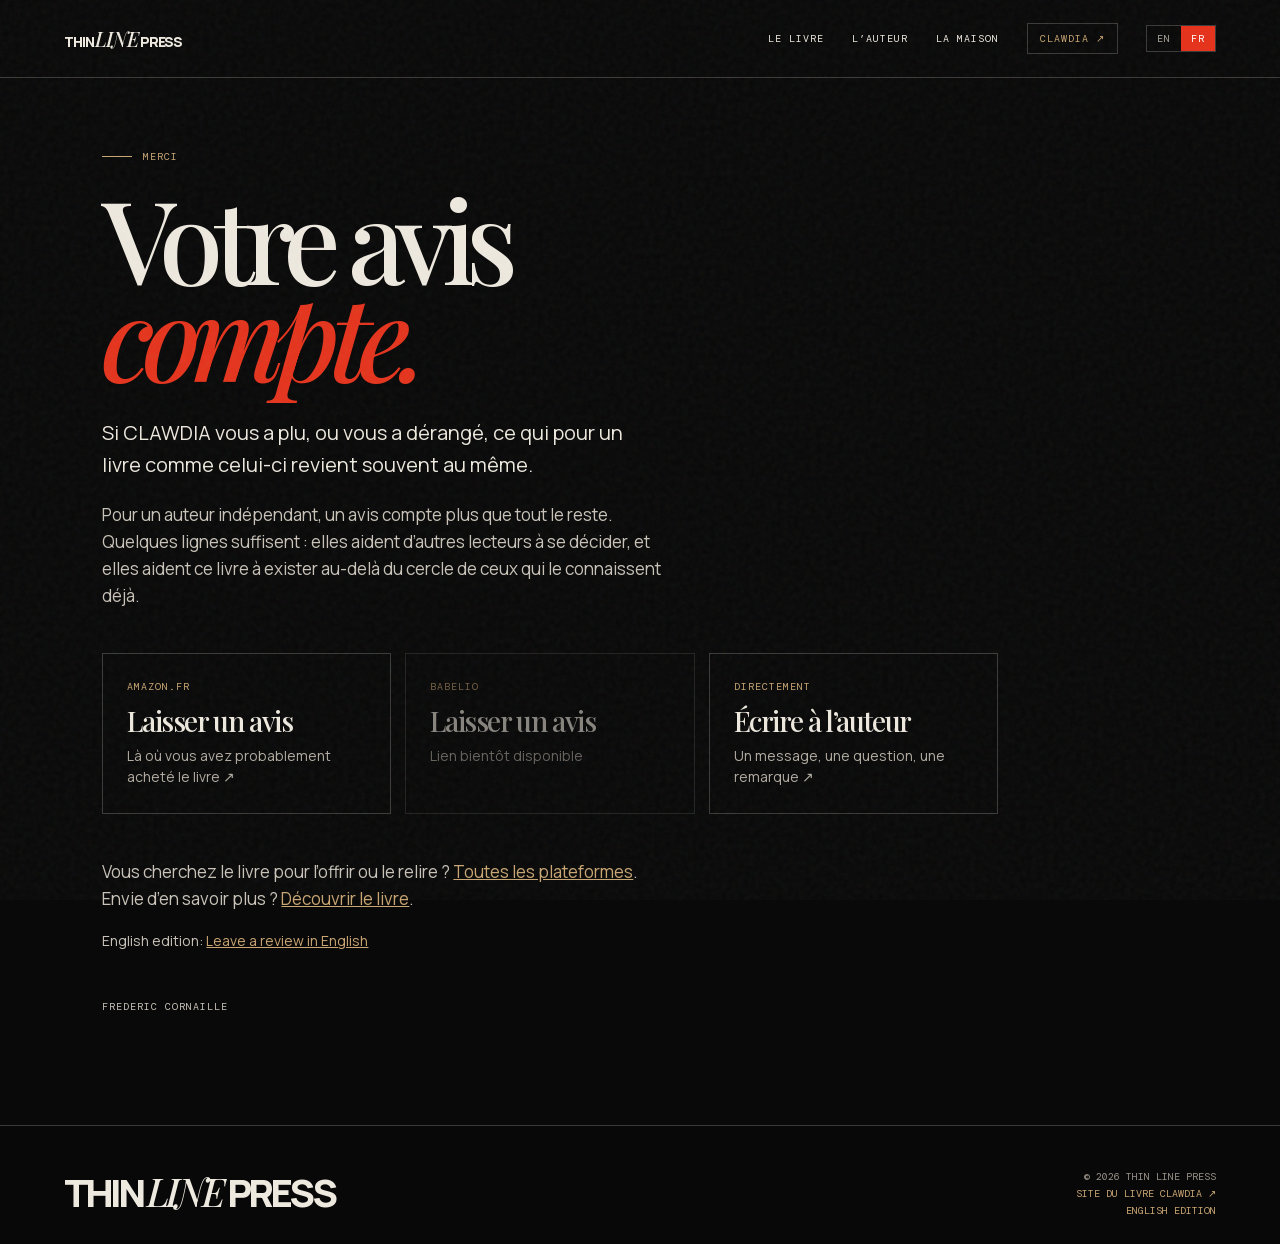
==== commit 2fcfa4dd: "Avis: link to the English review page" ====
--- a/avis/index.html
+++ b/avis/index.html
@@ -6,6 +6,7 @@
 <meta name="robots" content="noindex,follow">
 <link rel="canonical" href="https://thinlinepress.com.au/avis/">
 <link rel="alternate" hreflang="fr" href="https://thinlinepress.com.au/avis/">
+<link rel="alternate" hreflang="en" href="https://thinlinepress.com.au/reviews/">
 <meta name="theme-color" content="#090909">
 <meta name="color-scheme" content="dark">
 <link rel="icon" href="/assets/favicon.svg" type="image/svg+xml">
@@ -84,7 +85,7 @@
 <p>Pour un auteur indépendant, un avis compte plus que tout le reste. Quelques lignes suffisent : elles aident d’autres lecteurs à se décider, et elles aident ce livre à exister au-delà du cercle de ceux qui le connaissent déjà.</p>
 <div class="cards"><a class="card" href="https://www.amazon.fr/review/create-review?asin=B0HLYPFHFS" target="_blank" rel="noopener"><small>Amazon.fr</small><strong>Laisser un avis</strong><span>Là où vous avez probablement acheté le livre ↗</span></a><div class="card soon" aria-disabled="true"><small>Babelio</small><strong>Laisser un avis</strong><span>Lien bientôt disponible</span></div><a class="card" href="mailto:ThinLinePress@pm.me?subject=Mon%20avis%20sur%20CLAWDIA"><small>Directement</small><strong>Écrire à l’auteur</strong><span>Un message, une question, une remarque ↗</span></a></div>
 <p>Vous cherchez le livre pour l’offrir ou le relire ? <a class="inline" href="https://clawdia.thinlinepress.com.au/fr/#acheter" target="_blank" rel="noopener">Toutes les plateformes</a>. Envie d’en savoir plus ? <a class="inline" href="https://clawdia.thinlinepress.com.au/fr/" target="_blank" rel="noopener">Découvrir le livre</a>.</p>
-<p lang="en" style="font-size:14px">English edition: <a class="inline" href="/" hreflang="en" data-setlang="en">thinlinepress.com.au</a></p>
+<p lang="en" style="font-size:14px">English edition: <a class="inline" href="/reviews/" hreflang="en" data-setlang="en">Leave a review in English</a></p>
 <p style="font:10px var(--mono);letter-spacing:.1em;margin-top:48px;text-transform:uppercase">Frederic Cornaille</p>
 </main>
 <footer><div class="footer-name">THIN <i>LINE</i> PRESS</div><div class="footer-right">© <span id="year">2026</span> Thin Line Press<br><a href="https://clawdia.thinlinepress.com.au/fr/" target="_blank" rel="noopener">Site du livre CLAWDIA ↗</a><br><a href="/" lang="en" hreflang="en" data-setlang="en">English edition</a></div></footer>
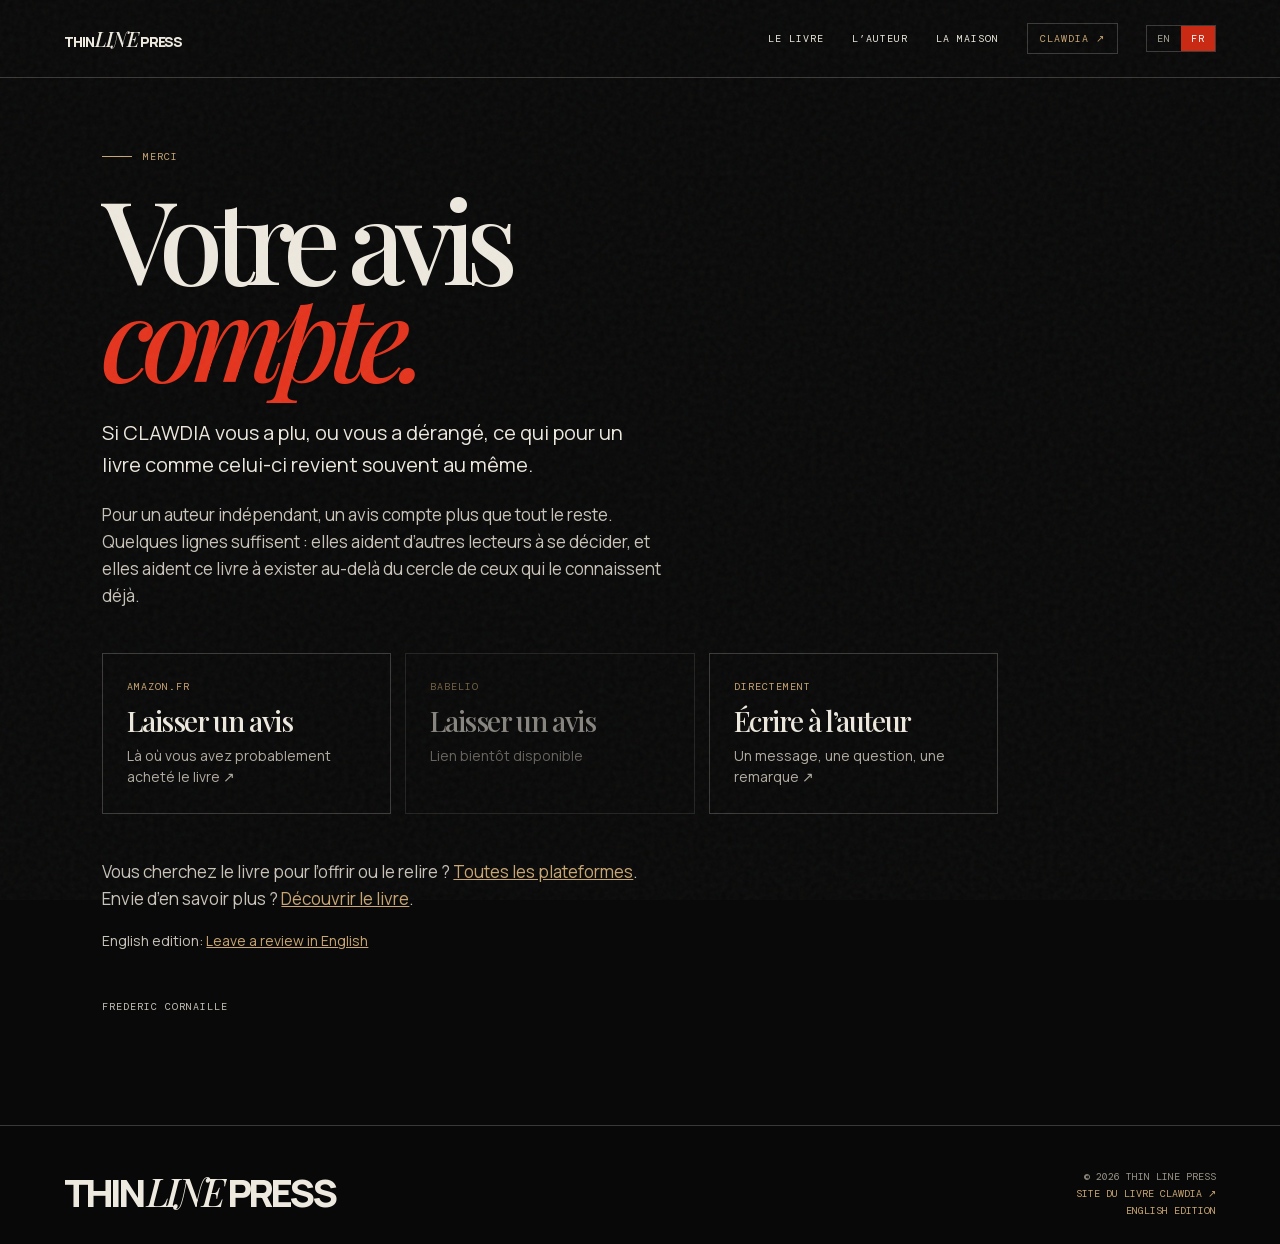
==== commit d4db92e3: "Contraste: page avis" ====
--- a/avis/index.html
+++ b/avis/index.html
@@ -44,6 +44,26 @@
 html{-webkit-text-size-adjust:100%;text-size-adjust:100%}
 @media(max-width:700px){.hero{min-height:100svh}.hero h1{font-size:clamp(3.4rem,15.5vw,5rem);line-height:.98;letter-spacing:-.05em;padding-bottom:.08em;overflow-wrap:break-word}.page h1{line-height:.96;letter-spacing:-.05em;padding-bottom:.06em}.hero-left{padding-bottom:calc(14vw + env(safe-area-inset-bottom,0px))}}
 @media(max-width:760px){.hero{align-items:start}.hero-bg{background:linear-gradient(0deg,#080808 0%,#080808 34%,transparent 62%),url('/assets/clawdia-cover.jpg') center 70px/100% auto no-repeat #080808;transform:none;animation:none}.hero-left{padding-top:calc(66px + 98vw);padding-bottom:calc(12vw + env(safe-area-inset-bottom,0px))}}
+/* v5 contrast: WCAG AA/AAA on red surfaces */
+:root{--red-deep:#a81f10;--red-btn:#c92a14}
+.why{background:var(--red-deep);color:#fff}
+.why h2{color:#fff;letter-spacing:-.05em;line-height:.96}
+.why .section-index{color:#ffe3da;font-size:11px}
+.why p{font-size:clamp(18px,1.55vw,21px);line-height:1.65;font-weight:500;max-width:60ch;text-wrap:pretty;color:#fff}
+.why .button{background:var(--paper);border-color:var(--paper);color:var(--ink)}
+.why .button:hover{background:var(--ink);border-color:var(--ink);color:var(--paper)}
+.button{background:var(--red-btn);border-color:var(--red-btn);font-size:11px}
+.button:hover{background:var(--red-deep);border-color:var(--red-deep)}
+.button.black{background:var(--ink);border-color:var(--ink)}
+.button.black:hover{background:var(--red-btn);border-color:var(--red-btn)}
+.langs a[aria-current]{background:var(--red-btn)}
+.ticker{background:var(--red-deep)}
+.ticker span{color:#fff}
+:focus-visible{outline:3px solid #fff;outline-offset:3px}
+.author .section-index,.author .byline,.press .section-index{color:var(--red-deep)}
+.why .section-index{margin-bottom:20px;display:block}
+.signup input::placeholder,.signup-note{color:#9a9389}
+.button.outline{color:var(--paper);border-color:#ff6a55;background:transparent}.button.outline:hover{background:var(--red-btn);border-color:var(--red-btn);color:#fff}
 </style>
 <script type="application/ld+json">
 {
